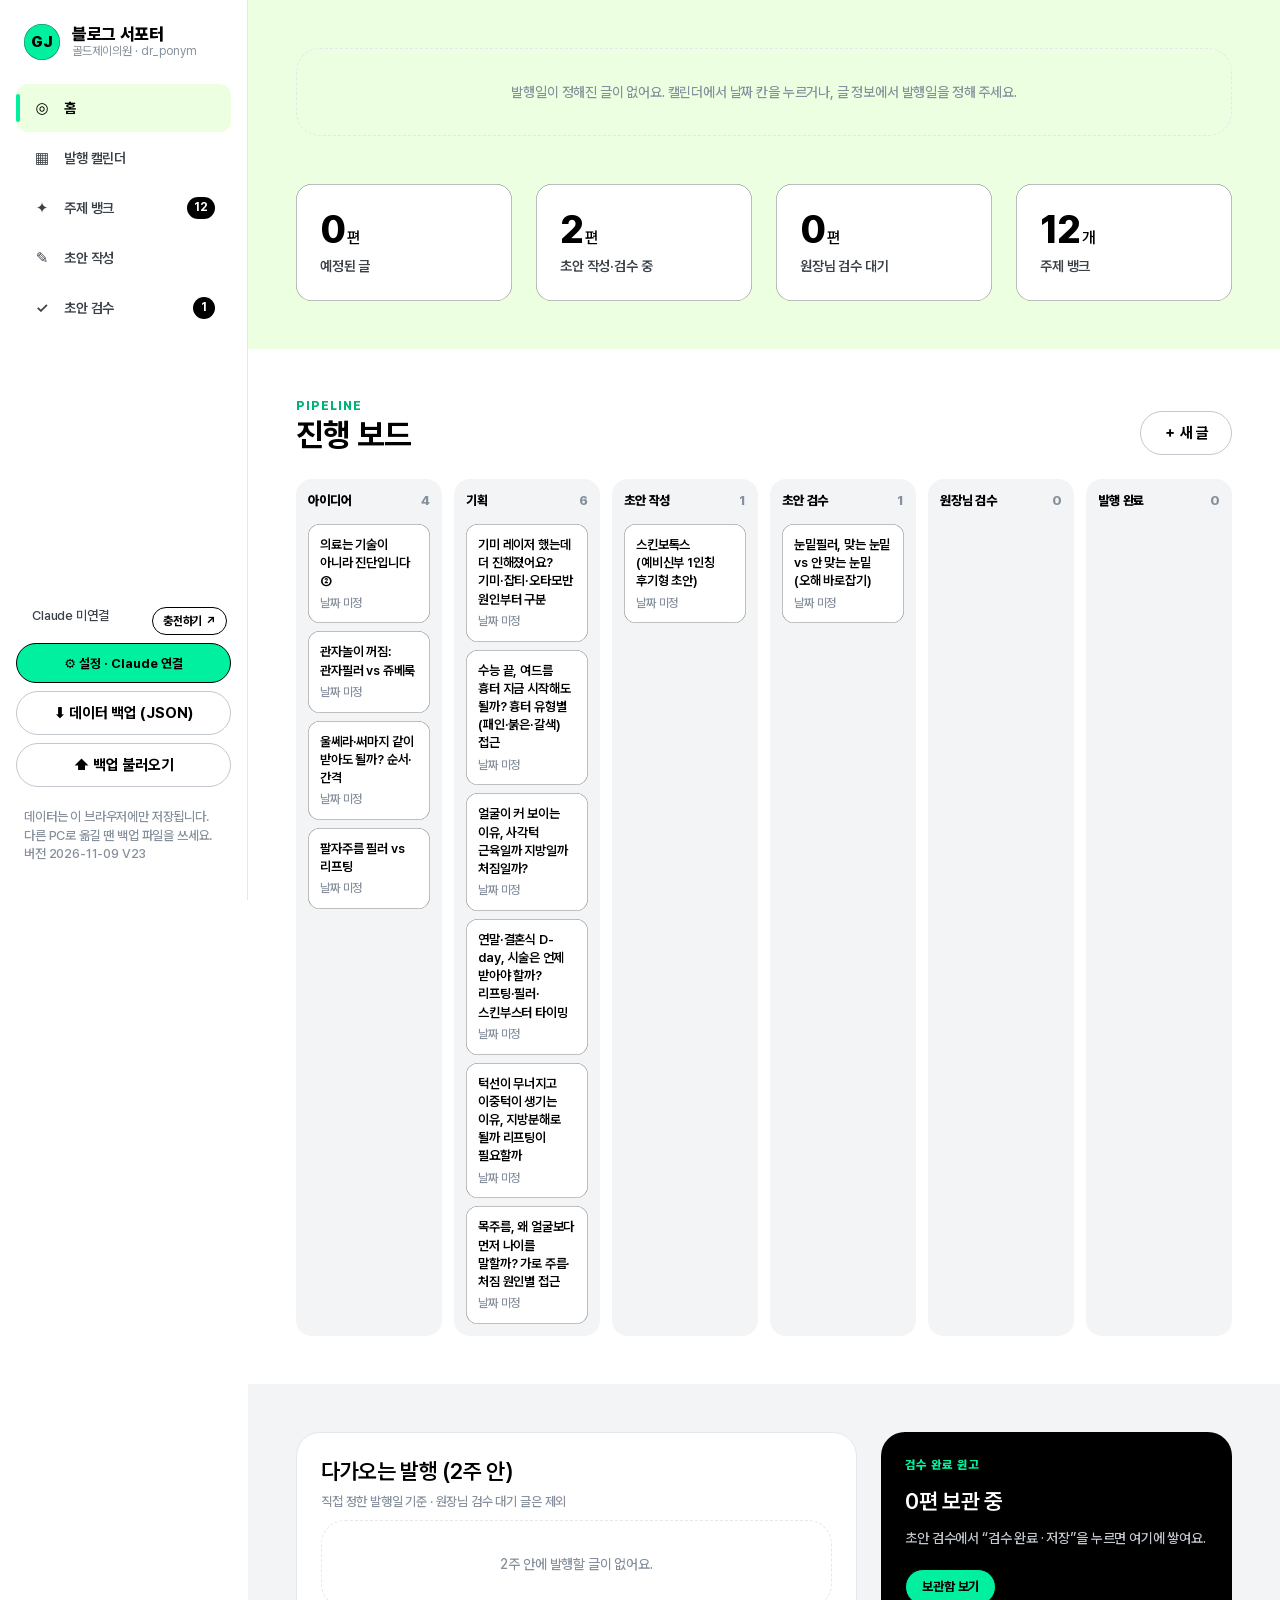
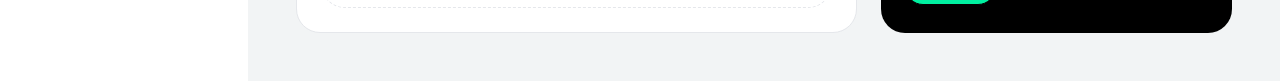
==== blog/index.html @ 0f6c02ff "Add files via upload" ====
<!DOCTYPE html>
<html lang="ko">
<head>
  <meta charset="utf-8">
  <meta name="viewport" content="width=device-width, initial-scale=1">
  <title>골드제이 블로그 서포터</title>
  <link rel="icon" type="image/png" href="[data-uri]">
  <link rel="apple-touch-icon" href="[data-uri]">
  <link rel="stylesheet" href="assets/styles.css">
</head>
<body>
  <div class="shell">
    <aside class="sidebar" id="sidebar">
      <a class="brand" href="#/home">
        <span class="brand-mark">GJ</span>
        <span class="brand-name">블로그 서포터<small>골드제이의원 · dr_ponym</small></span>
      </a>
      <nav class="nav" id="nav"></nav>
      <div class="sidebar-foot">
        <div style="display:flex;align-items:flex-start;gap:8px;padding:0 4px 0 8px">
          <p class="t-caption" id="ai-balance" style="margin:0;flex:1;color:#3b4148"></p>
          <a class="btn btn-dark-square" href="https://platform.claude.com/dashboard" target="_blank" rel="noopener" style="min-height:28px;padding:4px 10px;font-size:12px;border-radius:9999px">충전하기 ↗</a>
        </div>
        <button class="btn btn-green btn-sm" id="btn-ai" style="min-height:40px">⚙︎ 설정 · Claude 연결</button>
        <button class="btn btn-ghost" id="btn-export">⬇︎ 데이터 백업 (JSON)</button>
        <button class="btn btn-ghost" id="btn-import">⬆︎ 백업 불러오기</button>
        <input type="file" id="file-import" accept="application/json" hidden>
        <p class="t-caption">데이터는 이 브라우저에만 저장됩니다. 다른 PC로 옮길 땐 백업 파일을 쓰세요.<br>버전 2026-11-09 V23</p>
      </div>
    </aside>
    <div class="scrim" id="scrim"></div>
    <div class="main">
      <header class="topbar">
        <a class="brand" href="#/home"><span class="brand-mark">GJ</span><span class="brand-name">블로그 서포터</span></a>
        <button class="hamburger" id="hamburger" aria-label="메뉴">☰</button>
      </header>
      <main id="view"></main>
    </div>
  </div>
  <div id="modal-root"></div>
  <script src="assets/data.js"></script>
  <script src="assets/editor.js"></script>
  <script src="assets/app.js"></script>
</body>
</html>
---- blog/assets/styles.css ----
/* ============================================================
   골드제이 블로그 서포터 — Design tokens
   Foundations: mint / black / white, Pretendard (weights 300–900)
   ============================================================ */
@font-face {
  font-family: "Pretendard Variable";
  font-weight: 45 920;
  font-style: normal;
  font-display: swap;
  src: url("fonts/PretendardVariable.woff2") format("woff2-variations");
}

:root {
  /* Colors */
  --primary: #00f0a0;
  --on-primary: #000000;
  --ink: #000000;
  --on-dark: #ffffff;
  --canvas: #ffffff;
  --canvas-mint: #ecffe0;
  --muted: #86909c;
  --hairline: #e5e7eb;
  --surface-soft: #f2f4f5;
  --danger: #e5484d;
  --warn: #f5a524;

  /* Typography */
  --font: "Pretendard Variable", Pretendard, -apple-system, BlinkMacSystemFont, system-ui, "Apple SD Gothic Neo", "Malgun Gothic", sans-serif;

  /* Radius */
  --r-sm: 12px;
  --r-md: 16px;
  --r-lg: 24px;
  --r-xl: 28px;
  --r-pill-nav: 18px;
  --r-pill: 36px;
  --r-card: 40px;
  --r-full: 9999px;

  /* Spacing (8px base) */
  --s-xxs: 4px;
  --s-xs: 8px;
  --s-sm: 12px;
  --s-md: 16px;
  --s-lg: 24px;
  --s-xl: 32px;
  --s-xxl: 48px;
  --s-section: 96px;

  /* Elevation */
  --e-hairline: inset 0 0 0 0.5px rgba(0, 0, 0, 0.5);
  --e-float: 0 12px 32px -12px rgba(0, 0, 0, 0.12), 0 2px 6px rgba(0, 0, 0, 0.04);

  --sidebar-w: 248px;
}

* { box-sizing: border-box; }
html, body { margin: 0; padding: 0; }
body {
  font-family: var(--font);
  font-size: 16px;
  font-weight: 500;
  line-height: 1.6;
  color: var(--ink);
  background: var(--canvas);
  letter-spacing: -0.01em;
  -webkit-font-smoothing: antialiased;
  word-break: keep-all;
}
button, input, select, textarea { font-family: inherit; color: inherit; }
a { color: inherit; }

/* ---------- Type scale ---------- */
.t-display { font-size: clamp(40px, 6vw, 72px); font-weight: 800; line-height: 1.08; letter-spacing: -0.03em; margin: 0; }
.t-h1 { font-size: clamp(34px, 4.4vw, 52px); font-weight: 800; line-height: 1.12; letter-spacing: -0.025em; margin: 0; }
.t-h2 { font-size: clamp(28px, 3.4vw, 40px); font-weight: 700; line-height: 1.18; letter-spacing: -0.02em; margin: 0; }
.t-h3 { font-size: clamp(24px, 2.6vw, 32px); font-weight: 700; line-height: 1.22; letter-spacing: -0.02em; margin: 0; }
.t-h4 { font-size: 22px; font-weight: 600; line-height: 1.3; letter-spacing: -0.015em; margin: 0; }
.t-body-lg { font-size: 18px; font-weight: 300; line-height: 1.65; }
.t-body { font-size: 16px; font-weight: 500; line-height: 1.6; }
.t-body-sm { font-size: 14px; font-weight: 500; line-height: 1.5; }
.t-caption { font-size: 13px; font-weight: 500; line-height: 1.4; color: var(--muted); }
.t-eyebrow { font-size: 12px; font-weight: 800; letter-spacing: 0.08em; text-transform: uppercase; }
.t-thin { font-weight: 300; }
.t-black { font-weight: 900; }
.muted { color: var(--muted); }
.mint-text { color: #00b377; }
.hl { background: linear-gradient(transparent 58%, var(--primary) 58%); padding: 0 2px; }

/* ---------- App shell ---------- */
.shell { display: grid; grid-template-columns: var(--sidebar-w) 1fr; min-height: 100vh; }
.sidebar {
  position: sticky; top: 0; height: 100vh;
  border-right: 1px solid var(--hairline);
  padding: var(--s-lg) var(--s-md);
  display: flex; flex-direction: column; gap: var(--s-lg);
  background: var(--canvas);
}
.brand { display: flex; align-items: center; gap: var(--s-sm); padding: 0 var(--s-xs); text-decoration: none; }
.brand-mark {
  width: 36px; height: 36px; border-radius: var(--r-full);
  background: var(--primary); color: var(--ink);
  display: grid; place-items: center; font-weight: 900; font-size: 15px;
  box-shadow: var(--e-hairline);
}
.brand-name { font-weight: 800; font-size: 17px; line-height: 1.15; letter-spacing: -0.02em; }
.brand-name small { display: block; font-weight: 400; font-size: 12px; color: var(--muted); letter-spacing: 0; }

.nav { display: flex; flex-direction: column; gap: 2px; }
.nav-row {
  position: relative; display: flex; align-items: center; gap: var(--s-sm);
  padding: var(--s-sm) var(--s-md); border-radius: var(--r-sm);
  font-size: 14px; font-weight: 600; text-decoration: none; color: #3b4148;
  transition: background .15s;
}
.nav-row:hover { background: var(--surface-soft); }
.nav-row.active { background: var(--canvas-mint); color: var(--ink); font-weight: 700; }
.nav-row.active::before {
  content: ""; position: absolute; left: 0; top: 10px; bottom: 10px; width: 4px;
  border-radius: 4px; background: var(--primary);
}
.nav-row .ico { width: 20px; text-align: center; font-size: 15px; }
.nav-row .count {
  margin-left: auto; font-size: 12px; font-weight: 700; min-width: 22px; height: 22px; padding: 0 7px;
  border-radius: var(--r-full); background: var(--ink); color: var(--on-dark);
  display: inline-grid; place-items: center;
}
.sidebar-foot { margin-top: auto; display: flex; flex-direction: column; gap: var(--s-xs); }
.sidebar-foot .t-caption { padding: 0 var(--s-xs); }

.topbar { display: none; }
.scrim { display: none; }
.main { min-width: 0; }
.view { animation: fade .2s ease; }
.view.still { animation: none; }
.card[hidden] { display: none; }
@keyframes fade { from { opacity: 0; transform: translateY(4px); } to { opacity: 1; transform: none; } }

/* ---------- Bands ---------- */
.band { padding: var(--s-xxl) var(--s-xxl); }
.band-mint { background: var(--canvas-mint); }
.band-dark { background: var(--ink); color: var(--on-dark); }
.band-soft { background: var(--surface-soft); }
.container { max-width: 1200px; margin: 0 auto; }
.page-head { display: flex; align-items: flex-end; justify-content: space-between; gap: var(--s-lg); flex-wrap: wrap; }
.page-head p { margin: var(--s-xs) 0 0; }

/* ---------- Ticker ---------- */
.ticker { background: var(--ink); color: var(--on-dark); overflow: hidden; padding: var(--s-md) 0; font-size: 14px; font-weight: 500; }
.ticker-track { display: inline-flex; gap: var(--s-xxl); white-space: nowrap; animation: marquee 40s linear infinite; padding-left: 100%; }
.ticker:hover .ticker-track { animation-play-state: paused; }
.ticker-item { display: inline-flex; align-items: center; gap: var(--s-xs); }
.ticker-item b { color: var(--primary); font-weight: 800; }
@keyframes marquee { to { transform: translateX(-100%); } }

/* ---------- Buttons ---------- */
.btn {
  display: inline-flex; align-items: center; justify-content: center; gap: var(--s-xs);
  font-size: 15px; font-weight: 700; line-height: 1; border: 1px solid transparent; cursor: pointer;
  text-decoration: none; white-space: nowrap; min-height: 44px; padding: 0 22px; border-radius: 9999px;
  transition: transform .12s, background .15s, box-shadow .15s;
}
.btn:active { transform: scale(.98); }
/* 모든 버튼: 높이 44px · 알약 모양 · 15px 굵게 (작은 버튼 36px) — 색만 다름 */
.btn-primary { background: var(--ink); color: var(--on-dark); }
.btn-primary:hover { background: #1d1f22; }
.btn-primary.wide { padding: 0 var(--s-xxl); }
.btn-green { background: var(--primary); color: var(--on-primary); border-color: var(--ink); }
.btn-green:hover { background: #12ffb0; }
.btn-sm { font-size: 13px; min-height: 36px; padding: 0 16px; }
.btn-dark-square { background: #fff; color: var(--ink); border-color: var(--ink); }
.btn-dark-square:hover { background: var(--surface-soft); }
.btn-ghost { background: #fff; color: var(--ink); border-color: #c3c8ce; }
.btn-ghost:hover { background: var(--surface-soft); }
.btn-link { background: none; border: 0; padding: 0; min-height: 0; border-radius: 0; font-size: 14px; font-weight: 600; text-decoration: underline; text-underline-offset: 3px; cursor: pointer; }
.btn-danger { color: var(--danger); }
.btn-row { display: flex; gap: var(--s-sm); flex-wrap: wrap; align-items: center; }

/* ---------- Cards ---------- */
.card { background: var(--canvas); border: 1px solid var(--hairline); border-radius: var(--r-lg); padding: var(--s-lg); }
.card-feature { background: var(--canvas); border-radius: 0 var(--r-card) var(--r-card) var(--r-card); padding: var(--s-lg) var(--s-xl); box-shadow: var(--e-float); }
.card-mint { background: var(--canvas-mint); border: 1px solid var(--hairline); border-radius: var(--r-md); padding: var(--s-md); }
.card-dark { background: var(--ink); color: var(--on-dark); border-radius: var(--r-lg); padding: var(--s-lg); }
.card h3, .card-feature h3 { margin: 0 0 var(--s-xs); }

.grid { display: grid; gap: var(--s-lg); }
.g-2 { grid-template-columns: repeat(2, minmax(0, 1fr)); }
.g-3 { grid-template-columns: repeat(3, minmax(0, 1fr)); }
.g-4 { grid-template-columns: repeat(4, minmax(0, 1fr)); }
.g-main { grid-template-columns: minmax(0, 1.6fr) minmax(0, 1fr); }
.stack > * + * { margin-top: var(--s-md); }
.stack-lg > * + * { margin-top: var(--s-lg); }
.mt-lg { margin-top: var(--s-lg); }
.mt-xl { margin-top: var(--s-xl); }

/* Stat items */
.stat { padding: var(--s-lg); border-radius: var(--r-md); background: var(--canvas); box-shadow: var(--e-hairline); }
.stat .num { font-size: clamp(30px, 3vw, 40px); font-weight: 800; line-height: 1.1; letter-spacing: -0.03em; }
.stat .num small { font-size: 16px; font-weight: 500; margin-left: 2px; }
.stat .lbl { font-size: 14px; font-weight: 600; color: #3b4148; margin-top: var(--s-xxs); }

/* Hero */
.hero { display: grid; grid-template-columns: minmax(0, 1.25fr) minmax(0, 1fr); gap: var(--s-xxl); align-items: center; }
.hero .lead { margin: var(--s-md) 0 var(--s-lg); max-width: 34em; }
.dday {
  display: inline-flex; align-items: center; gap: var(--s-xs);
  font-size: 13px; font-weight: 800; padding: 6px 14px; border-radius: var(--r-full);
  background: var(--ink); color: var(--primary);
}

/* ---------- Chips / status ---------- */
.chip { display: inline-flex; align-items: center; gap: 6px; font-size: 12px; font-weight: 700; padding: 4px 10px; border-radius: var(--r-full); white-space: nowrap; line-height: 1.4; }
.st-아이디어 { background: var(--canvas); box-shadow: var(--e-hairline); color: #3b4148; }
.st-기획 { background: var(--surface-soft); color: #3b4148; }
.st-초안작성 { background: #d6f7e9; color: #00603f; }
.st-초안검수 { background: var(--canvas-mint); box-shadow: inset 0 0 0 1px #00c785; color: #00603f; }
.st-원장님검수 { background: var(--primary); color: var(--ink); }
.st-발행완료 { background: var(--ink); color: var(--on-dark); }
.risk-낮음 { background: var(--surface-soft); color: #3b4148; }
.risk-중간 { background: #fff4dc; color: #8a5a00; }
.risk-높음 { background: #ffe5e6; color: #b4232a; }
.chip-dot::before { content: ""; width: 6px; height: 6px; border-radius: 50%; background: currentColor; }

/* ---------- Pipeline (kanban-ish list) ---------- */
.pipeline { display: grid; grid-template-columns: repeat(6, minmax(0, 1fr)); gap: var(--s-sm); }
.pipe-col { background: var(--surface-soft); border-radius: var(--r-md); padding: var(--s-sm); min-height: 120px; }
.pipe-col h4 { margin: 0 0 var(--s-sm); font-size: 13px; font-weight: 800; display: flex; justify-content: space-between; }
.pipe-card { background: var(--canvas); border-radius: var(--r-sm); padding: var(--s-sm); font-size: 13px; font-weight: 600; line-height: 1.4; cursor: pointer; box-shadow: var(--e-hairline); }
.pipe-card + .pipe-card { margin-top: var(--s-xs); }
.pipe-card:hover { box-shadow: inset 0 0 0 1.5px var(--ink); }
.pipe-card .t-caption { margin-top: 4px; font-size: 12px; }

/* ---------- Lists / table ---------- */
.list-row { display: flex; align-items: center; gap: var(--s-md); padding: var(--s-md) 0; border-bottom: 1px solid var(--hairline); }
.list-row:last-child { border-bottom: 0; }
.list-row .date-badge { flex: 0 0 64px; text-align: center; }
.date-badge .d { font-size: 26px; font-weight: 800; line-height: 1; letter-spacing: -0.03em; }
.date-badge .w { font-size: 12px; font-weight: 600; color: var(--muted); }
.list-row .body { flex: 1; min-width: 0; }
.list-row .ttl { font-weight: 700; font-size: 15px; line-height: 1.4; }
.clickable { cursor: pointer; }
.clickable:hover .ttl { text-decoration: underline; text-underline-offset: 3px; }

table.data { width: 100%; border-collapse: collapse; font-size: 14px; }
table.data th { text-align: left; font-size: 12px; font-weight: 800; letter-spacing: .04em; color: var(--muted); padding: var(--s-sm) var(--s-md); border-bottom: 1px solid var(--ink); white-space: nowrap; }
table.data td { padding: var(--s-sm) var(--s-md); border-bottom: 1px solid var(--hairline); vertical-align: top; }
table.data tr:hover td { background: #fafafa; }
.table-wrap { overflow-x: auto; }

/* ---------- Calendar ---------- */
.cal-head { display: flex; align-items: center; gap: var(--s-sm); }
.cal-head .t-h3 { min-width: 6.5em; }
.cal { display: grid; grid-template-columns: repeat(7, minmax(0, 1fr)); border-top: 1px solid var(--hairline); border-left: 1px solid var(--hairline); border-radius: var(--r-md); overflow: hidden; background: var(--canvas); }
.cal-dow { font-size: 12px; font-weight: 800; padding: var(--s-xs) var(--s-sm); border-right: 1px solid var(--hairline); border-bottom: 1px solid var(--hairline); background: var(--surface-soft); }
.cal-dow.tue { background: var(--primary); }
.cal-cell { min-height: 112px; padding: var(--s-xs); border-right: 1px solid var(--hairline); border-bottom: 1px solid var(--hairline); position: relative; cursor: pointer; }
.cal-cell:hover { background: #fafafa; }
.cal-cell.out { background: #fbfbfc; color: #c3c8ce; }
.cal-cell.tue { background: #f7fff2; }
.cal-cell.today .dn { background: var(--ink); color: var(--on-dark); }
.cal-cell .dn { font-size: 13px; font-weight: 700; width: 26px; height: 26px; border-radius: 50%; display: grid; place-items: center; }
.cal-ev { display: block; margin-top: 4px; font-size: 12px; font-weight: 700; line-height: 1.35; padding: 4px 8px; border-radius: 8px; cursor: pointer; overflow: hidden; text-overflow: ellipsis; display: -webkit-box; -webkit-line-clamp: 2; -webkit-box-orient: vertical; }
.cal-ev.deadline { background: transparent; box-shadow: inset 0 0 0 1px #c3c8ce; color: var(--muted); font-weight: 600; -webkit-line-clamp: 1; }

/* ---------- Forms ---------- */
.field { display: flex; flex-direction: column; gap: 6px; }
.field label { font-size: 13px; font-weight: 700; }
.field .hint { font-size: 12px; color: var(--muted); font-weight: 500; }
.input, .select, .textarea {
  width: 100%; background: var(--canvas); border: 1px solid var(--hairline); border-radius: 0;
  padding: var(--s-sm) var(--s-md); font-size: 15px; font-weight: 500; outline: none;
  transition: border-color .15s, box-shadow .15s;
}
.input:focus, .select:focus, .textarea:focus { border-color: var(--ink); box-shadow: 0 0 0 3px rgba(0, 240, 160, .35); }
.textarea { resize: vertical; line-height: 1.7; min-height: 120px; }
.textarea.mono { font-family: var(--font); font-size: 14px; font-weight: 400; }
.textarea.editor { min-height: 520px; }
.search {
  display: flex; align-items: center; gap: var(--s-xs); border: 1px solid var(--hairline); border-radius: var(--r-full);
  padding: var(--s-xs) var(--s-md); background: var(--canvas); min-width: 260px;
}
.search input { border: 0; outline: none; font-size: 14px; flex: 1; background: transparent; padding: 4px 0; }
.form-grid { display: grid; grid-template-columns: repeat(2, minmax(0, 1fr)); gap: var(--s-md); }
.form-grid .full { grid-column: 1 / -1; }
.seg { display: inline-flex; background: var(--surface-soft); border-radius: var(--r-full); padding: 4px; gap: 2px; }
.seg button { border: 0; background: transparent; padding: 8px 16px; border-radius: var(--r-full); font-size: 14px; font-weight: 600; cursor: pointer; }
.seg button.on { background: var(--ink); color: var(--on-dark); }

/* ---------- Review ---------- */
.score-ring { width: 128px; height: 128px; border-radius: 50%; display: grid; place-items: center; position: relative; flex: 0 0 auto; }
.score-ring .inner { width: 100px; height: 100px; border-radius: 50%; background: var(--ink); color: var(--primary); display: grid; place-items: center; text-align: center; }
.score-ring .inner b { font-size: 34px; font-weight: 900; line-height: 1; letter-spacing: -0.03em; display: block; }
.score-ring .inner span { font-size: 11px; font-weight: 600; color: #c3c8ce; }
.score-ring.sm { width: 64px; height: 64px; }
.score-ring.sm .inner { width: 50px; height: 50px; }
.score-ring.sm .inner b { font-size: 18px; }

.check { display: flex; gap: var(--s-sm); padding: var(--s-sm) 0; border-bottom: 1px solid var(--hairline); }
.check:last-child { border-bottom: 0; }
.check .mark { flex: 0 0 26px; height: 26px; border-radius: 50%; display: grid; place-items: center; font-size: 13px; font-weight: 900; }
.mark.pass { background: var(--primary); color: var(--ink); }
.mark.warn { background: #fff4dc; color: #8a5a00; }
.mark.fail { background: var(--danger); color: #fff; }
.mark.info { background: var(--surface-soft); color: #3b4148; }
.check .ct { font-weight: 700; font-size: 15px; }
.check .cd { font-size: 13px; color: #4b525a; margin-top: 2px; }
.check .hits { margin-top: 6px; display: flex; flex-direction: column; gap: 4px; }
.hit { font-size: 12.5px; font-weight: 500; background: var(--surface-soft); border-radius: 8px; padding: 6px 10px; line-height: 1.5; }
.hit em { font-style: normal; background: #ffe5e6; color: #b4232a; font-weight: 800; padding: 0 2px; border-radius: 3px; }
.hit .ln { color: var(--muted); font-weight: 700; margin-right: 6px; }

.manual label { display: flex; gap: var(--s-sm); align-items: flex-start; padding: var(--s-sm) 0; border-bottom: 1px solid var(--hairline); font-size: 14px; font-weight: 600; cursor: pointer; }
.manual input { width: 20px; height: 20px; accent-color: var(--ink); margin-top: 1px; flex: 0 0 auto; }

/* Preview (Naver mobile-ish) */
.phone { max-width: 420px; margin: 0 auto; background: var(--canvas); border-radius: 36px; box-shadow: var(--e-float), inset 0 0 0 1px var(--hairline); padding: var(--s-xl) var(--s-lg); font-size: 15px; font-weight: 400; line-height: 1.85; max-height: 640px; overflow-y: auto; }
.phone h1 { font-size: 20px; font-weight: 800; line-height: 1.4; margin: 0 0 var(--s-md); letter-spacing: -0.02em; }
.phone blockquote { margin: var(--s-md) 0; padding: var(--s-sm) var(--s-md); border-left: 4px solid var(--primary); background: var(--canvas-mint); font-weight: 700; }
.phone p { margin: 0; }
.phone .sp { height: 14px; }
.phone .photo { margin: var(--s-xs) 0; padding: var(--s-sm); border: 1.5px dashed #00c785; border-radius: var(--r-sm); font-size: 13px; background: #f7fff2; }
.phone strong { font-weight: 800; }

/* ---------- Style guide ---------- */
.rule-list { margin: 0; padding-left: 1.1em; }
.rule-list li { margin: 4px 0; font-size: 14.5px; }
.quote-card { border-left: 4px solid var(--primary); padding: var(--s-xs) var(--s-md); background: var(--canvas-mint); border-radius: 0 var(--r-sm) var(--r-sm) 0; font-weight: 600; }
.weights { display: flex; flex-wrap: wrap; gap: var(--s-md) var(--s-xl); align-items: baseline; }
.weights span { font-size: 28px; letter-spacing: -0.02em; }
.weights small { display: block; font-size: 11px; color: var(--muted); font-weight: 600; }

/* ---------- Modal / toast ---------- */
.modal-bg { position: fixed; inset: 0; background: rgba(0, 0, 0, .4); display: grid; place-items: center; padding: var(--s-md); z-index: 50; animation: fade .15s; }
.modal { background: var(--canvas); border-radius: var(--r-lg); padding: var(--s-xl); width: min(640px, 100%); max-height: 90vh; overflow-y: auto; box-shadow: 0 24px 64px rgba(0, 0, 0, .25); }
.modal-head { display: flex; justify-content: space-between; align-items: center; margin-bottom: var(--s-lg); }
.x { border: 0; background: var(--surface-soft); width: 36px; height: 36px; border-radius: 50%; font-size: 18px; cursor: pointer; }
.toast { position: fixed; bottom: var(--s-lg); left: 50%; transform: translateX(-50%); background: var(--canvas); border-radius: var(--r-lg); padding: var(--s-sm) var(--s-lg); font-size: 14px; font-weight: 600; box-shadow: 0 12px 32px rgba(0, 0, 0, .18), inset 0 0 0 1px var(--hairline); z-index: 60; display: flex; gap: var(--s-xs); align-items: center; }
.toast::before { content: ""; width: 10px; height: 10px; border-radius: 50%; background: var(--primary); }

.empty { text-align: center; padding: var(--s-xl); border: 1.5px dashed var(--hairline); border-radius: var(--r-lg); color: var(--muted); font-size: 14px; }
.dup-box { margin-top: var(--s-sm); }
.dup-item { font-size: 13px; padding: 8px 12px; border-radius: 10px; background: var(--surface-soft); margin-top: 6px; display: flex; gap: 8px; align-items: center; }
.kbd { font-size: 12px; font-weight: 700; padding: 1px 6px; border-radius: 6px; box-shadow: var(--e-hairline); }
hr.sep { border: 0; border-top: 1px solid var(--hairline); margin: var(--s-lg) 0; }

/* ============================================================
   Responsive
   Mobile <576 · Tablet 576–991 · Laptop 992–1199 · Desktop ≥1200
   ============================================================ */
@media (max-width: 1199px) {
  .band { padding: var(--s-xl) var(--s-xl); }
  .g-4 { grid-template-columns: repeat(2, minmax(0, 1fr)); }
  .pipeline { grid-template-columns: repeat(3, minmax(0, 1fr)); }
}
@media (max-width: 991px) {
  .shell { grid-template-columns: 1fr; }
  .sidebar {
    position: fixed; left: 0; top: 0; bottom: 0; width: 280px; z-index: 40;
    transform: translateX(-100%); transition: transform .2s; box-shadow: 0 0 40px rgba(0,0,0,.15);
  }
  body.nav-open .sidebar { transform: none; }
  body.nav-open .scrim { display: block; }
  .scrim { display: none; position: fixed; inset: 0; background: rgba(0,0,0,.3); z-index: 30; }
  .topbar {
    display: flex; align-items: center; justify-content: space-between; gap: var(--s-sm);
    position: sticky; top: 0; z-index: 20; background: var(--canvas);
    padding: var(--s-sm) var(--s-md); border-bottom: 1px solid var(--hairline);
  }
  .hamburger { width: 44px; height: 44px; border: 0; background: var(--surface-soft); border-radius: var(--r-sm); font-size: 20px; cursor: pointer; }
  .hero, .g-main, .g-3 { grid-template-columns: 1fr; }
  .cal-cell { min-height: 88px; }
}
@media (max-width: 767px) {
  .band { padding: var(--s-lg) var(--s-md); }
  .g-2, .form-grid { grid-template-columns: 1fr; }
  .pipeline { grid-template-columns: repeat(2, minmax(0, 1fr)); }
  .cal-ev { font-size: 0; height: 8px; padding: 0; border-radius: 4px; }
  .cal-ev.deadline { display: none; }
  .cal-cell { min-height: 56px; padding: 4px; }
  .search { min-width: 0; width: 100%; }
  .card-feature { padding: var(--s-lg); }
}
@media (max-width: 575px) {
  .g-4 { grid-template-columns: repeat(2, minmax(0, 1fr)); gap: var(--s-sm); }
  .pipeline { grid-template-columns: 1fr; }
  .btn-primary, .btn-green { width: 100%; }
  .btn-row > .btn-primary, .btn-row > .btn-green { flex: 1 1 100%; }
  .modal { padding: var(--s-lg); }
  .stat { padding: var(--s-md); }
  .phone { border-radius: 24px; padding: var(--s-lg) var(--s-md); }
}

/* 인용글 선택 */
.post-pick { max-height: 260px; overflow-y: auto; border: 1px solid var(--hairline); border-radius: var(--r-sm); }
.pp { display: flex; gap: 10px; align-items: flex-start; padding: 10px 12px; border-bottom: 1px solid var(--hairline); cursor: pointer; font-size: 13px; font-weight: 500; line-height: 1.45; }
.pp:last-child { border-bottom: 0; }
.post-pick .pp[hidden] { display: none; }
.pp-empty { padding: 14px 12px; }
.post-pick:not(:has(.pp:not([hidden]))):has(.pp-empty[hidden]) { display: none; }
.pp:hover { background: var(--surface-soft); }
.pp input { width: 18px; height: 18px; accent-color: var(--ink); margin-top: 1px; flex: 0 0 auto; }
.pp .pt { flex: 1; }
.pp .pd { flex: 0 0 auto; font-size: 12px; color: var(--muted); font-weight: 600; }
.pp:has(input:checked) { background: var(--canvas-mint); }
.cal-ev { max-height: calc(1.35em * 2 + 8px); }
.cal-ev.deadline { max-height: calc(1.35em + 8px); white-space: nowrap; display: block; }

/* 추천 제목 */
.title-opts { display: flex; flex-direction: column; gap: 6px; margin-top: 8px; }
.title-opts:empty { display: none; }
.title-opt { display: flex; align-items: center; gap: 10px; width: 100%; text-align: left; padding: 10px 12px; border: 1px solid var(--hairline); border-radius: var(--r-sm); background: #fff; font: inherit; font-size: 14px; font-weight: 600; line-height: 1.45; cursor: pointer; color: var(--ink); }
.title-opt:hover { background: var(--surface-soft); }
.title-opt.on { background: var(--canvas-mint); border-color: var(--primary); }
.title-opt .n { flex: 0 0 22px; height: 22px; border-radius: 9999px; background: var(--ink); color: #fff; font-size: 12px; font-weight: 800; display: grid; place-items: center; }
.title-opt.on .n { background: var(--primary); color: var(--ink); }
.title-opt .tt { flex: 1; }
.title-opt .tl { flex: 0 0 auto; font-size: 12px; color: var(--muted); font-weight: 600; }

/* 버튼 줄: 같은 줄 버튼은 같은 너비로 나눠 정렬 */
.btn-row.even > .btn { flex: 1 1 0; }
.side-actions { display: grid; grid-template-columns: 1fr 1fr; gap: var(--s-sm); }
.side-actions .btn { width: 100%; padding: 0 12px; }
.side-actions .full { grid-column: 1 / -1; }
/* 자료로 초안 쓰기 */
.src-box { border: 1px solid var(--hairline); border-radius: var(--r-sm); padding: 12px 14px; background: var(--surface-soft); }
.src-box summary { cursor: pointer; display: flex; gap: 8px; align-items: baseline; font-weight: 800; font-size: 15px; list-style: none; }
.src-box summary::-webkit-details-marker { display: none; }
.src-box summary::after { content: "＋"; margin-left: auto; font-weight: 700; color: var(--muted); }
.src-box[open] summary::after { content: "－"; }
.src-box .btn-dark-square { width: 100%; }
.dir-opts { display: flex; flex-direction: column; gap: 8px; }
.dir-opts:empty { display: none; }
.dir-opt { text-align: left; background: #fff; border: 1px solid var(--hairline); border-radius: var(--r-sm); padding: 12px; font: inherit; color: var(--ink); cursor: pointer; display: flex; flex-direction: column; gap: 4px; }
.dir-opt:hover { background: #fafbfb; }
.dir-opt.on { border-color: var(--primary); background: var(--canvas-mint); box-shadow: 0 0 0 1px var(--primary); }
.dir-opt .dl { display: flex; gap: 8px; align-items: center; font-size: 14px; }
.dir-opt .n { background: var(--ink); color: #fff; border-radius: 9999px; padding: 2px 8px; font-size: 12px; font-weight: 800; }
.dir-opt.on .n { background: var(--primary); color: var(--ink); }
.dir-opt .dt { font-size: 13px; font-weight: 700; line-height: 1.45; }
.dir-opt .ds { font-size: 13px; line-height: 1.5; color: #3b4148; }
.dir-opt .do { font-size: 12px; color: var(--muted); }
.dir-opt .rec { margin-left: auto; font-size: 11px; font-weight: 800; color: #00a070; border: 1px solid #00a070; border-radius: 9999px; padding: 1px 8px; }

/* 상태 필터 */
.fchips { display: flex; flex-wrap: wrap; gap: 8px; margin-top: var(--s-md); }
.fchip { min-height: 36px; padding: 0 14px; border-radius: 9999px; border: 1px solid #c3c8ce; background: #fff; font: inherit; font-size: 13px; font-weight: 700; color: var(--ink); cursor: pointer; display: inline-flex; align-items: center; gap: 6px; }
.fchip b { font-weight: 800; color: var(--muted); }
.fchip:hover:not(:disabled) { background: var(--surface-soft); }
.fchip.on, .fchip.on:hover:not(:disabled) { background: var(--ink); border-color: var(--ink); color: #fff; }
.fchip.on b { color: var(--primary); }
.fchip:disabled { opacity: .4; cursor: default; }

/* ---------- 넓은 화면 ---------- */
.container.wide { max-width: 1560px; }
.g-draft { grid-template-columns: minmax(0, 1fr) 400px; }
.g-review { grid-template-columns: 400px minmax(0, 1fr); }
@media (max-width: 1199px) { .g-draft, .g-review { grid-template-columns: minmax(0, 1fr); } .review-side { order: 2; } }

/* ---------- 원고 편집기 (네이버 스마트에디터 느낌) ---------- */
.ne { border: 1px solid var(--hairline); border-radius: var(--r-md); background: #f3f4f5; overflow: clip; }
.ne-tools { position: relative; z-index: 4; display: flex; align-items: stretch; gap: 2px; padding: 4px 10px; background: #fff; border-bottom: 1px solid var(--hairline); overflow-x: auto; scrollbar-width: none; }
.ne-tool { display: flex; flex-direction: column; align-items: center; justify-content: center; gap: 3px; min-width: 58px; padding: 7px 6px 5px; border: 0; background: none; color: #222326; font: inherit; font-size: 11px; font-weight: 500; border-radius: 6px; cursor: pointer; white-space: nowrap; }
.ne-tool:hover { background: #f3f4f5; }
.ne-tool svg { width: 22px; height: 22px; stroke: currentColor; fill: none; stroke-width: 1.6; }
.ne-tool.research { color: #03a94d; font-weight: 700; }
.ne-tool[aria-pressed="true"] { background: var(--canvas-mint); color: #0f7a43; font-weight: 700; }
.ne-sep { width: 1px; background: var(--hairline); margin: 8px 6px; flex: none; }
.ne-grow { flex: 1; }
.ne-main { display: flex; height: 640px; min-height: 0; }
.ne-wrap { flex: 1; min-width: 0; padding: 28px 20px 40px; overflow-y: auto; overscroll-behavior: contain; }
.ne-paper { max-width: 760px; margin: 0 auto; background: #fff; border: 1px solid #e4e6ea; padding: 52px 56px 64px; transition: max-width .2s; }
.ne.mobile .ne-paper { max-width: 390px; padding: 28px 18px 48px; border-radius: 18px; }
.ne-title { font-size: 30px; font-weight: 700; line-height: 1.4; letter-spacing: -0.02em; word-break: keep-all; outline: none; padding-bottom: 22px; margin: 0 0 28px; border-bottom: 1px solid #e4e6ea; }
.ne.mobile .ne-title { font-size: 22px; }
.ne-title:empty::before { content: attr(data-ph); color: #b8bcc2; }
.ne-ed { outline: none; font-size: 16px; font-weight: 400; line-height: 1.85; color: #222326; word-break: keep-all; overflow-wrap: anywhere; min-height: 400px; }
.ne-ed p { margin: 0; min-height: 1.85em; }
.ne-ed p.center { text-align: center; }
.ne-ed p.caption { text-align: center; font-size: 13px; color: #868b94; }
.ne-ed b, .ne-ed strong { font-weight: 800; }
.ne-ed blockquote.quote { margin: 18px 0; padding: 30px 8px; text-align: center; font-family: "Nanum Myeongjo", "AppleMyungjo", "Batang", serif; font-size: 19px; line-height: 1.7; color: #3b3f45; font-weight: 700; }
.ne-ed blockquote.quote p { min-height: 0; }
.ne-ed blockquote.quote::before, .ne-ed blockquote.quote::after { display: block; font-size: 42px; line-height: .6; color: #c4c8ce; font-family: Georgia, serif; }
.ne-ed blockquote.quote::before { content: "\201C"; margin-bottom: 14px; }
.ne-ed blockquote.quote::after { content: "\201D"; margin-top: 22px; }
.ne-ed hr { border: 0; border-top: 1px solid #e4e6ea; margin: 24px 30%; }
.ne-ed .photo { margin: 8px 0; border: 1.5px dashed #c9cdd3; background: #f7f8f9; border-radius: 6px; padding: 20px 20px 18px; text-align: center; position: relative; }
.ne-ed .photo::before { content: ""; display: block; width: 34px; height: 34px; margin: 0 auto 8px; background: no-repeat center/contain url("data:image/svg+xml,%3Csvg xmlns='http://www.w3.org/2000/svg' viewBox='0 0 24 24' fill='none' stroke='%23868b94' stroke-width='1.5'%3E%3Crect x='3' y='6' width='18' height='14' rx='2'/%3E%3Ccircle cx='12' cy='13' r='3.5'/%3E%3Cpath d='M8 6l1.5-2h5L16 6'/%3E%3C/svg%3E"); }
.ne-ed .photo-in { outline: none; font-size: 14px; line-height: 1.7; color: #5b6068; }
.ne-ed .photo-in p { min-height: 1.7em; }
.ne-ed .photo-in .photo-h { font-weight: 800; color: #222326; }
.ne-ed .photo .del { position: absolute; top: 6px; right: 8px; border: 0; background: none; color: #868b94; font-size: 18px; cursor: pointer; line-height: 1; }
.ne-foot { max-width: 760px; margin: 10px auto 0; text-align: right; font-size: 12px; color: #868b94; font-variant-numeric: tabular-nums; }
.ne.mobile .ne-foot { max-width: 390px; }
.ne.raw .ne-main { display: none; }
.ne + .ne-raw { margin-top: 8px; }
.ne-panel { width: 340px; flex: none; border-left: 1px solid var(--hairline); background: #fff; display: flex; flex-direction: column; overflow-y: auto; }
.ne-panel-h { display: flex; align-items: center; justify-content: space-between; padding: 14px 16px; border-bottom: 1px solid var(--hairline); font-weight: 800; font-size: 14px; }
.ne-x { border: 0; background: none; font-size: 20px; cursor: pointer; color: #868b94; }
.ne-panel-b { padding: 16px; display: flex; flex-direction: column; gap: 12px; font-size: 13.5px; line-height: 1.7; }
.ne-hint { color: #868b94; font-size: 12.5px; }
.ne-excerpt { border-left: 3px solid #03a94d; background: #e6f6ec; padding: 10px 12px; border-radius: 0 4px 4px 0; white-space: pre-wrap; max-height: 9em; overflow: auto; }
.ne-modes { display: flex; flex-wrap: wrap; gap: 6px; }
.ne-modes button, .ne-copy { font: inherit; font-size: 12.5px; font-weight: 600; border: 1px solid #c3c8ce; background: #fff; border-radius: 9999px; padding: 6px 12px; cursor: pointer; }
.ne-modes button:hover { background: #f3f4f5; }
.ne-modes button:disabled { opacity: .5; cursor: default; }
.ne-copy { align-self: flex-start; }
.ne-extra { font: inherit; font-size: 13px; width: 100%; border: 1px solid var(--hairline); border-radius: 6px; padding: 8px 10px; resize: vertical; min-height: 56px; }
.ne-answer { white-space: pre-wrap; border: 1px solid var(--hairline); border-radius: 6px; padding: 12px 14px; background: #f3f4f5; }
.ne-answer:empty { display: none; }
@media (max-width: 991px) {
  .ne-paper { padding: 28px 18px 48px; }
  .ne-title { font-size: 22px; }
  .ne-panel { position: fixed; inset: auto 0 0 0; width: auto; max-height: 70%; overflow: auto; border-left: 0; border-top: 1px solid var(--hairline); box-shadow: 0 -6px 20px rgba(0,0,0,.12); z-index: 40; }
}

[hidden] { display: none !important; }

@media (min-width: 1200px) { .ne-sticky { position: sticky; top: 24px; } }

/* ---------- 휴대폰 최적화 (V20) ---------- */
@media (max-width: 767px) {
  /* iOS에서 입력칸 누를 때 화면이 확대되지 않게 16px */
  input, textarea, select { font-size: 16px !important; }
  /* 원고 편집기: 회색 여백을 줄여 글 폭을 넓게 */
  .ne { border-radius: 10px; }
  .ne-wrap { padding: 0; background: #fff; }
  .ne-paper { border: 0; padding: 20px 16px 40px; max-width: none; }
  .ne.mobile .ne-paper { padding: 20px 16px 40px; border-radius: 0; max-width: none; }
  .ne-title { font-size: 21px; padding-bottom: 16px; margin-bottom: 20px; }
  .ne-ed { font-size: 16px; min-height: 300px; }
  .ne-ed blockquote.quote { font-size: 17px; padding: 22px 4px; }
  .ne-ed hr { margin: 20px 20%; }
  .ne-foot { padding: 0 16px 12px; }
  .ne-tool { min-width: 52px; }
  [data-act="mobile"] { display: none; }
  .ne-panel { max-height: 80%; border-radius: 16px 16px 0 0; }
  /* 버튼 줄: 손가락으로 누르기 쉽게 한 줄씩 */
  .btn-row.even { display: grid; grid-template-columns: 1fr 1fr; gap: 8px; }
  .btn-row.even > :last-child:nth-child(odd) { grid-column: 1 / -1; }
  .btn-row.even > .btn { width: 100%; }
  .side-actions .btn { min-width: 0; padding-left: 10px; padding-right: 10px; }
  /* 모달은 아래에서 올라오는 시트 */
  .modal-bg { place-items: end stretch; padding: 0; }
  .modal { width: 100%; max-height: 92vh; border-radius: 20px 20px 0 0; padding: var(--s-lg) var(--s-md) calc(var(--s-lg) + env(safe-area-inset-bottom)); }
  .modal .btn-row { flex-wrap: wrap; }
  .modal .btn-row > .btn { flex: 1 1 auto; }
  /* 필터 칩은 가로로 넘기기 */
  .fchips { flex-wrap: nowrap; overflow-x: auto; scrollbar-width: none; margin-right: calc(-1 * var(--s-md)); padding-right: var(--s-md); }
  .fchips .fchip { flex: none; }
  .t-h1, h1 { word-break: keep-all; }
  /* 초안 작성 머리줄: 긴 안내문은 숨기고 버튼·글자 수만 */
  .g-draft .field > label > span > .hint, .g-draft .field > label > span.hint:not(#d-count) { display: none; }
  .g-draft .field > label { gap: 8px; }
  .g-draft #d-tsug { white-space: nowrap; }
  .src-box summary .hint { font-size: 12px; }
  .src-box summary { flex-wrap: nowrap; } .src-box summary > span { white-space: nowrap; }
}
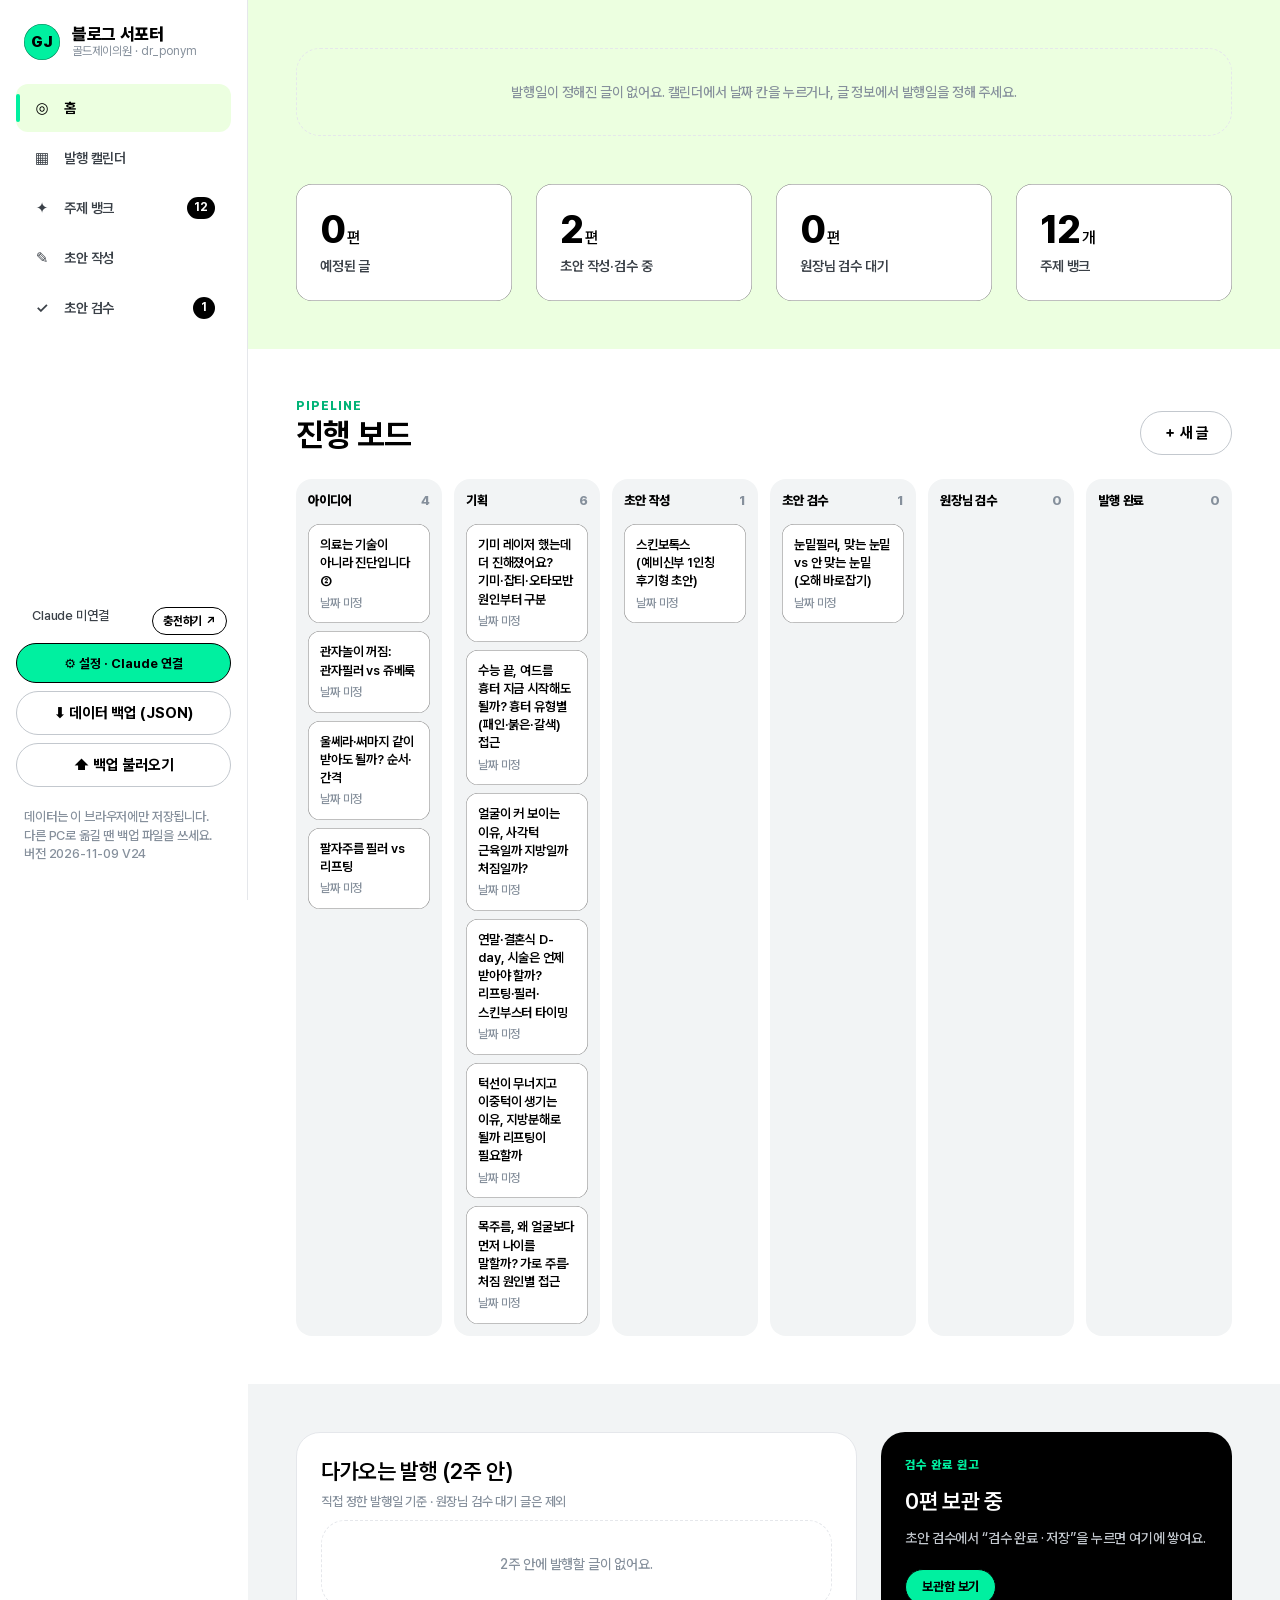
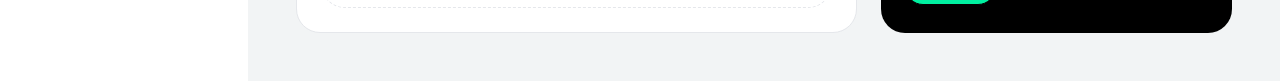
==== commit fe560fc0: "Add files via upload" ====
--- a/blog/index.html
+++ b/blog/index.html
@@ -25,7 +25,7 @@
         <button class="btn btn-ghost" id="btn-export">⬇︎ 데이터 백업 (JSON)</button>
         <button class="btn btn-ghost" id="btn-import">⬆︎ 백업 불러오기</button>
         <input type="file" id="file-import" accept="application/json" hidden>
-        <p class="t-caption">데이터는 이 브라우저에만 저장됩니다. 다른 PC로 옮길 땐 백업 파일을 쓰세요.<br>버전 2026-11-09 V23</p>
+        <p class="t-caption">데이터는 이 브라우저에만 저장됩니다. 다른 PC로 옮길 땐 백업 파일을 쓰세요.<br>버전 2026-11-09 V24</p>
       </div>
     </aside>
     <div class="scrim" id="scrim"></div>
--- a/blog/assets/styles.css
+++ b/blog/assets/styles.css
@@ -556,3 +556,7 @@
   .src-box summary .hint { font-size: 12px; }
   .src-box summary { flex-wrap: nowrap; } .src-box summary > span { white-space: nowrap; }
 }
+
+/* 골격 3안 */
+.skel-heads { margin: 4px 0 0; padding-left: 20px; font-size: 13px; line-height: 1.6; color: var(--ink); }
+.skel-heads li { margin: 0; }
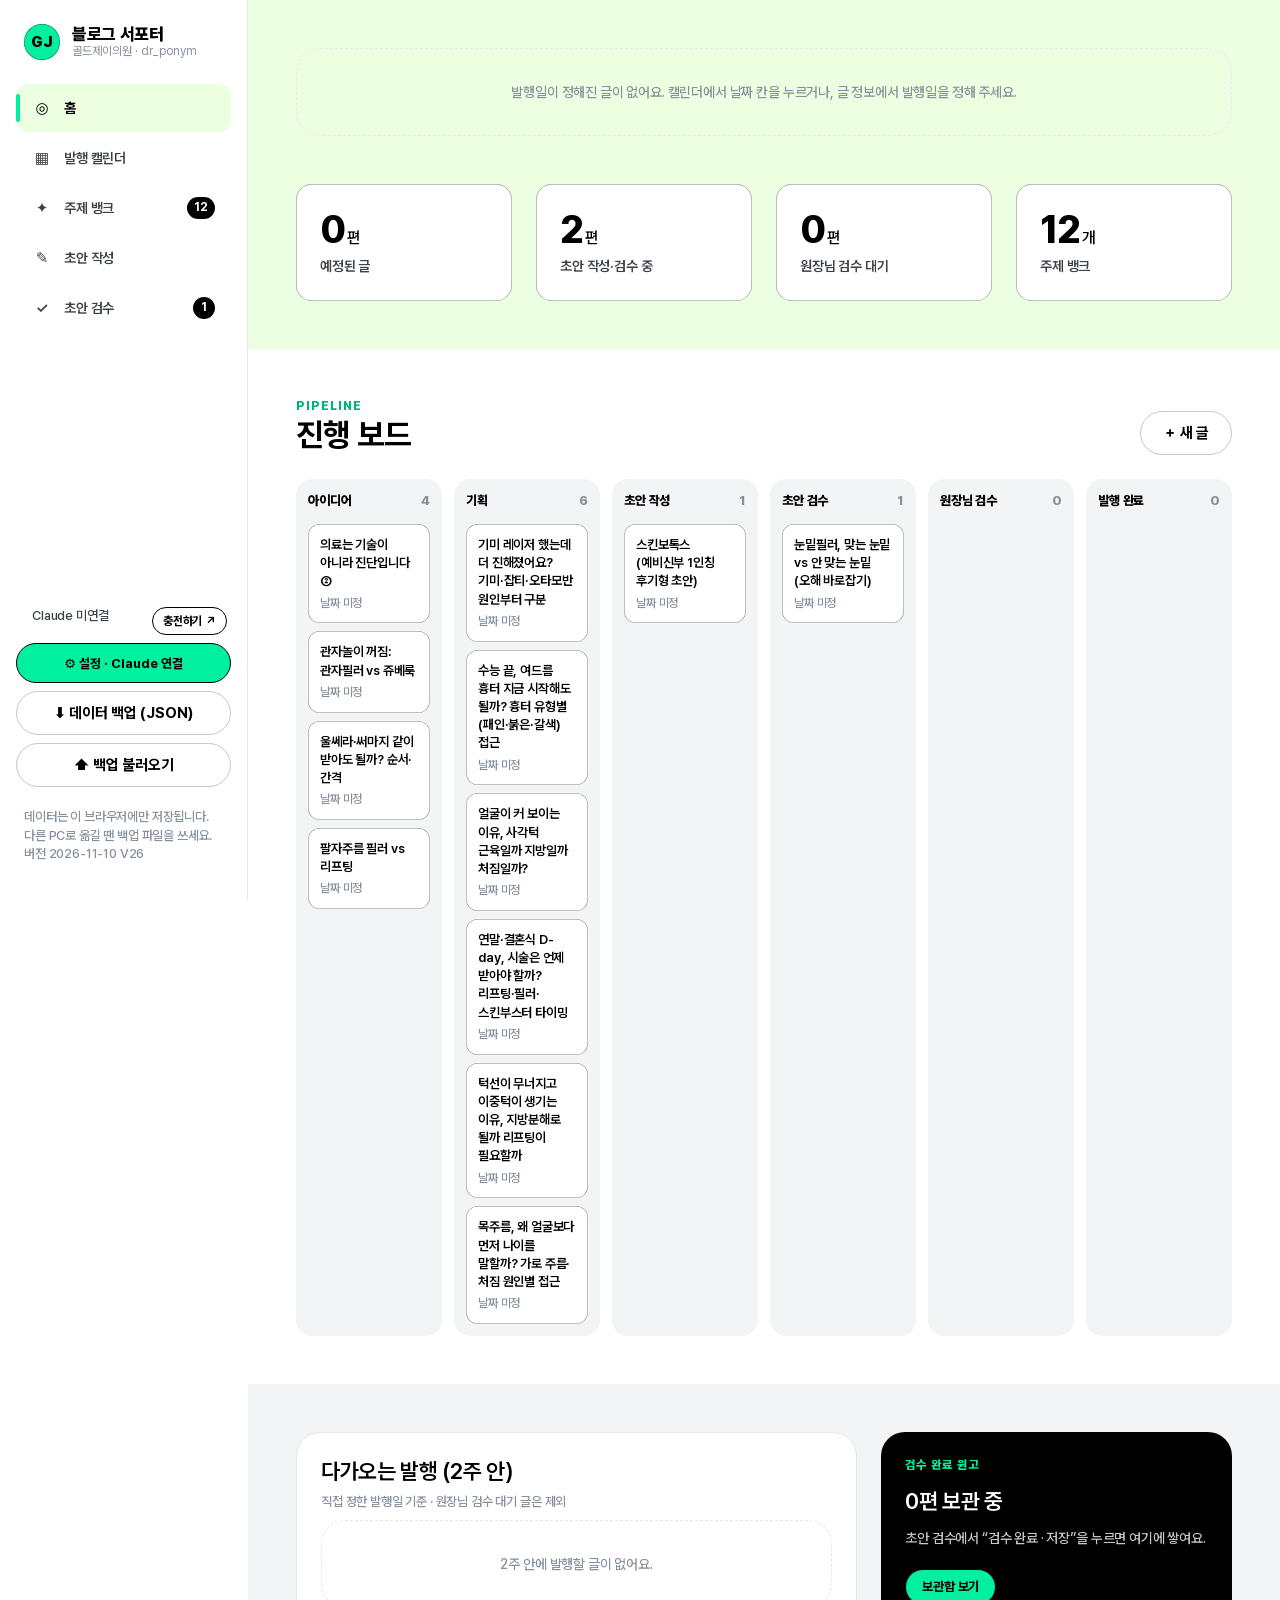
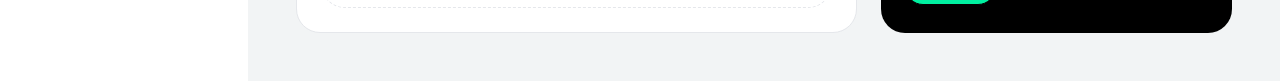
==== commit ed718ec3: "Add files via upload" ====
--- a/blog/index.html
+++ b/blog/index.html
@@ -25,7 +25,7 @@
         <button class="btn btn-ghost" id="btn-export">⬇︎ 데이터 백업 (JSON)</button>
         <button class="btn btn-ghost" id="btn-import">⬆︎ 백업 불러오기</button>
         <input type="file" id="file-import" accept="application/json" hidden>
-        <p class="t-caption">데이터는 이 브라우저에만 저장됩니다. 다른 PC로 옮길 땐 백업 파일을 쓰세요.<br>버전 2026-11-09 V24</p>
+        <p class="t-caption">데이터는 이 브라우저에만 저장됩니다. 다른 PC로 옮길 땐 백업 파일을 쓰세요.<br>버전 2026-11-10 V26</p>
       </div>
     </aside>
     <div class="scrim" id="scrim"></div>
--- a/blog/assets/styles.css
+++ b/blog/assets/styles.css
@@ -560,3 +560,16 @@
 /* 골격 3안 */
 .skel-heads { margin: 4px 0 0; padding-left: 20px; font-size: 13px; line-height: 1.6; color: var(--ink); }
 .skel-heads li { margin: 0; }
+
+/* 자료탐색 링크 */
+.ne-answer a, .ne-links a { color: #03a94d; text-decoration: underline; word-break: break-all; }
+.ne-links { border: 1px solid var(--hairline); border-radius: 6px; padding: 12px 14px; background: #fff; display: flex; flex-direction: column; gap: 8px; }
+.ne-links-h { font-weight: 700; font-size: 12.5px; color: #3b4148; }
+.ne-links ol { margin: 0; padding-left: 18px; display: flex; flex-direction: column; gap: 6px; }
+.ne-links li { line-height: 1.5; }
+.ne-host { display: block; color: #868b94; font-size: 11.5px; font-weight: 400; }
+.ne-links-h .ne-host { display: inline; margin-left: 4px; }
+.ne-quick { display: flex; flex-wrap: wrap; gap: 6px; }
+.ne-quick a { text-decoration: none; border: 1px solid #c3c8ce; border-radius: 9999px; padding: 4px 10px; font-size: 12px; font-weight: 600; color: #222; background: #fff; }
+.ne-quick a:hover { background: #f3f4f5; }
+.ne-answer a.ne-unver { color: #c2410c; }
